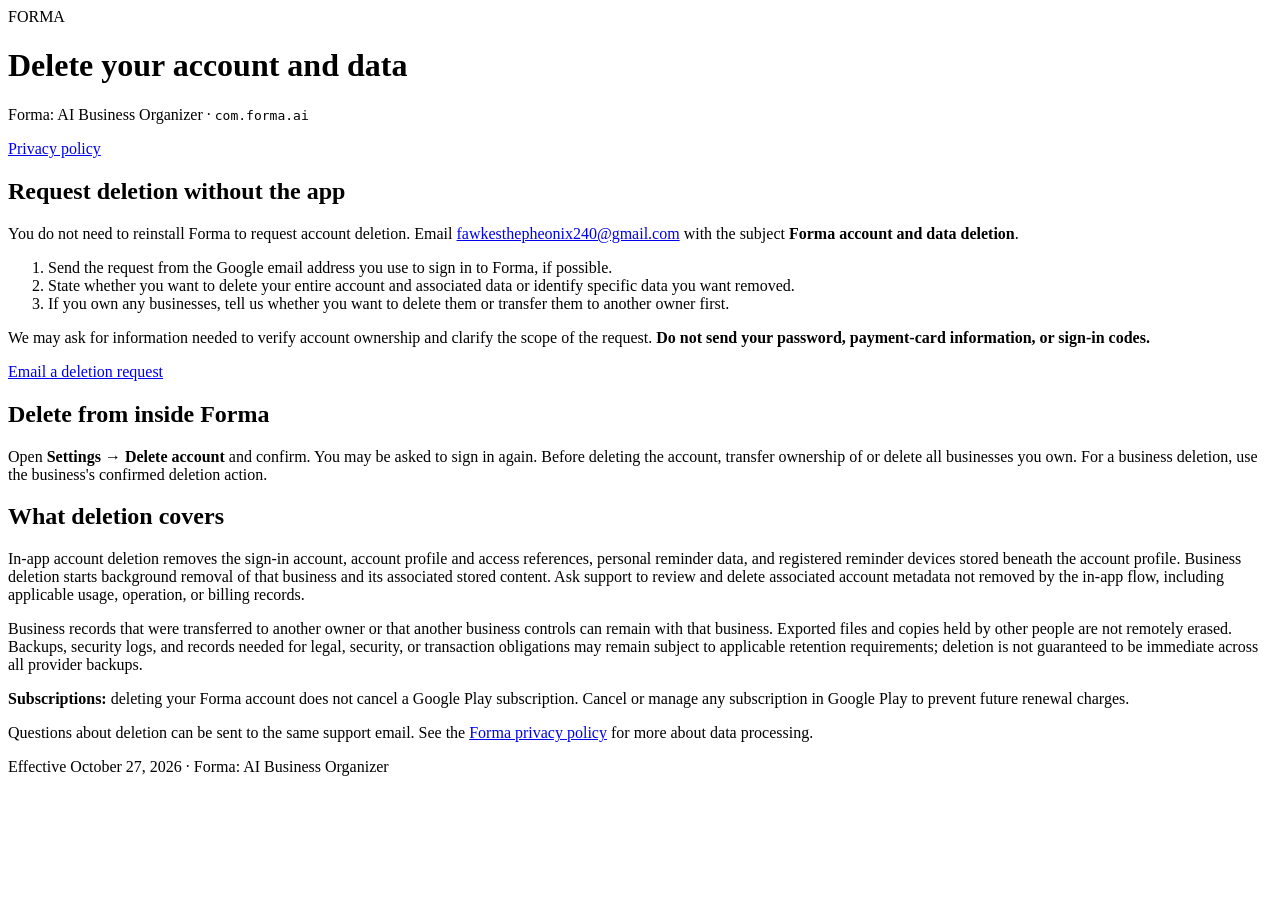
==== delete-account.html @ a55bc292 "Add Forma delete-account.html" ====
<!doctype html><html lang="en"><head><meta charset="utf-8"><meta name="viewport" content="width=device-width,initial-scale=1"><meta name="description" content="Request deletion of your Forma account and associated data without reinstalling the app."><title>Delete your Forma account and data</title><link rel="stylesheet" href="style.css"></head><body><main>
<header><div class="brand">FORMA</div><h1>Delete your account and data</h1><p>Forma: AI Business Organizer · <code>com.forma.ai</code></p><nav><a href="index.html">Privacy policy</a></nav></header>
<h2>Request deletion without the app</h2><p>You do not need to reinstall Forma to request account deletion. Email <a href="mailto:fawkesthepheonix240@gmail.com?subject=Forma%20account%20and%20data%20deletion">fawkesthepheonix240@gmail.com</a> with the subject <strong>Forma account and data deletion</strong>.</p><ol><li>Send the request from the Google email address you use to sign in to Forma, if possible.</li><li>State whether you want to delete your entire account and associated data or identify specific data you want removed.</li><li>If you own any businesses, tell us whether you want to delete them or transfer them to another owner first.</li></ol><p>We may ask for information needed to verify account ownership and clarify the scope of the request. <strong>Do not send your password, payment-card information, or sign-in codes.</strong></p><p><a class="button" href="mailto:fawkesthepheonix240@gmail.com?subject=Forma%20account%20and%20data%20deletion">Email a deletion request</a></p>
<h2>Delete from inside Forma</h2><p>Open <strong>Settings → Delete account</strong> and confirm. You may be asked to sign in again. Before deleting the account, transfer ownership of or delete all businesses you own. For a business deletion, use the business's confirmed deletion action.</p>
<h2>What deletion covers</h2><p>In-app account deletion removes the sign-in account, account profile and access references, personal reminder data, and registered reminder devices stored beneath the account profile. Business deletion starts background removal of that business and its associated stored content. Ask support to review and delete associated account metadata not removed by the in-app flow, including applicable usage, operation, or billing records.</p><p>Business records that were transferred to another owner or that another business controls can remain with that business. Exported files and copies held by other people are not remotely erased. Backups, security logs, and records needed for legal, security, or transaction obligations may remain subject to applicable retention requirements; deletion is not guaranteed to be immediate across all provider backups.</p>
<div class="notice"><strong>Subscriptions:</strong> deleting your Forma account does not cancel a Google Play subscription. Cancel or manage any subscription in Google Play to prevent future renewal charges.</div>
<p>Questions about deletion can be sent to the same support email. See the <a href="index.html">Forma privacy policy</a> for more about data processing.</p><footer>Effective October 27, 2026 · Forma: AI Business Organizer</footer>
</main></body></html>
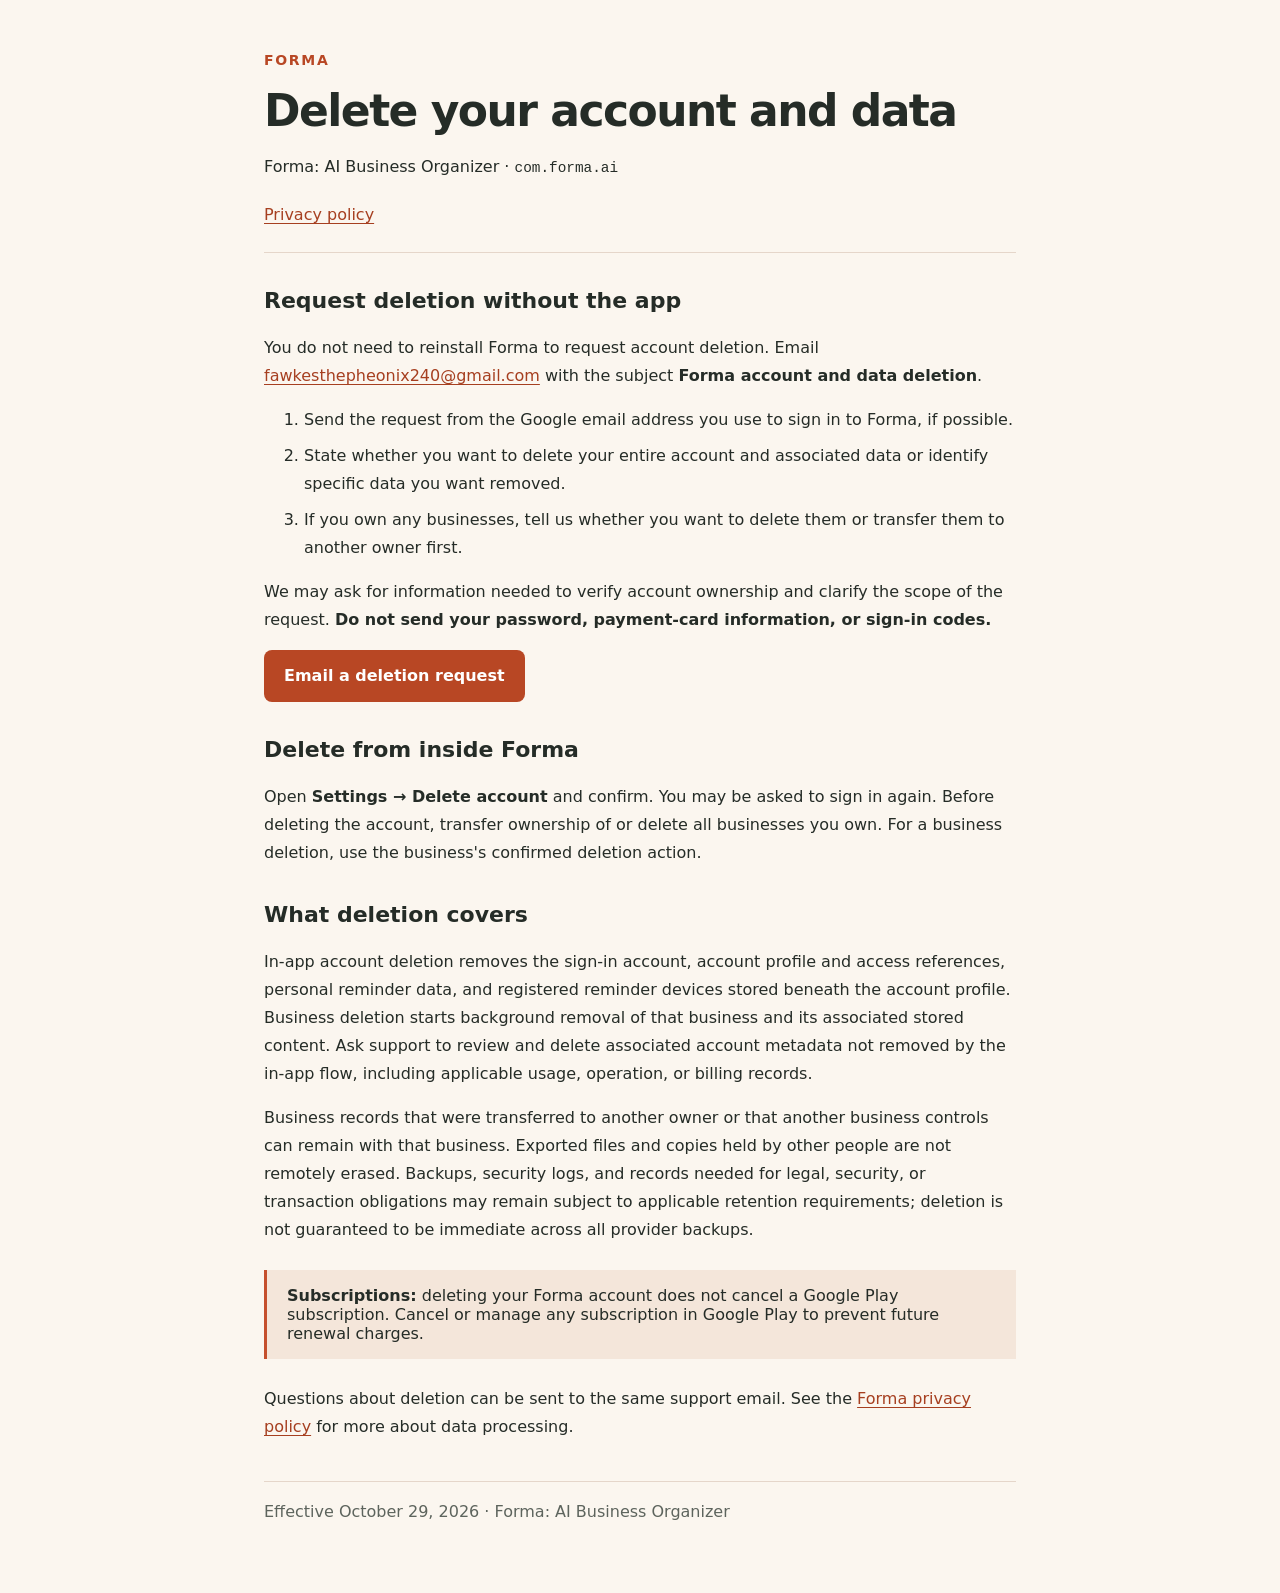
==== commit fd123925: "Clarify SDK identifiers and privacy disclosures" ====
--- a/delete-account.html
+++ b/delete-account.html
@@ -1,8 +1,8 @@
-<!doctype html><html lang="en"><head><meta charset="utf-8"><meta name="viewport" content="width=device-width,initial-scale=1"><meta name="description" content="Request deletion of your Forma account and associated data without reinstalling the app."><title>Delete your Forma account and data</title><link rel="stylesheet" href="style.css"></head><body><main>
-<header><div class="brand">FORMA</div><h1>Delete your account and data</h1><p>Forma: AI Business Organizer · <code>com.forma.ai</code></p><nav><a href="index.html">Privacy policy</a></nav></header>
-<h2>Request deletion without the app</h2><p>You do not need to reinstall Forma to request account deletion. Email <a href="mailto:fawkesthepheonix240@gmail.com?subject=Forma%20account%20and%20data%20deletion">fawkesthepheonix240@gmail.com</a> with the subject <strong>Forma account and data deletion</strong>.</p><ol><li>Send the request from the Google email address you use to sign in to Forma, if possible.</li><li>State whether you want to delete your entire account and associated data or identify specific data you want removed.</li><li>If you own any businesses, tell us whether you want to delete them or transfer them to another owner first.</li></ol><p>We may ask for information needed to verify account ownership and clarify the scope of the request. <strong>Do not send your password, payment-card information, or sign-in codes.</strong></p><p><a class="button" href="mailto:fawkesthepheonix240@gmail.com?subject=Forma%20account%20and%20data%20deletion">Email a deletion request</a></p>
-<h2>Delete from inside Forma</h2><p>Open <strong>Settings → Delete account</strong> and confirm. You may be asked to sign in again. Before deleting the account, transfer ownership of or delete all businesses you own. For a business deletion, use the business's confirmed deletion action.</p>
-<h2>What deletion covers</h2><p>In-app account deletion removes the sign-in account, account profile and access references, personal reminder data, and registered reminder devices stored beneath the account profile. Business deletion starts background removal of that business and its associated stored content. Ask support to review and delete associated account metadata not removed by the in-app flow, including applicable usage, operation, or billing records.</p><p>Business records that were transferred to another owner or that another business controls can remain with that business. Exported files and copies held by other people are not remotely erased. Backups, security logs, and records needed for legal, security, or transaction obligations may remain subject to applicable retention requirements; deletion is not guaranteed to be immediate across all provider backups.</p>
-<div class="notice"><strong>Subscriptions:</strong> deleting your Forma account does not cancel a Google Play subscription. Cancel or manage any subscription in Google Play to prevent future renewal charges.</div>
-<p>Questions about deletion can be sent to the same support email. See the <a href="index.html">Forma privacy policy</a> for more about data processing.</p><footer>Effective October 27, 2026 · Forma: AI Business Organizer</footer>
-</main></body></html>
+<!doctype html><html lang="en"><head><meta charset="utf-8"><meta name="viewport" content="width=device-width,initial-scale=1"><meta name="description" content="Request deletion of your Forma account and associated data without reinstalling the app."><title>Delete your Forma account and data</title><link rel="stylesheet" href="style.css"></head><body><main>
+<header><div class="brand">FORMA</div><h1>Delete your account and data</h1><p>Forma: AI Business Organizer · <code>com.forma.ai</code></p><nav><a href="index.html">Privacy policy</a></nav></header>
+<h2>Request deletion without the app</h2><p>You do not need to reinstall Forma to request account deletion. Email <a href="mailto:fawkesthepheonix240@gmail.com?subject=Forma%20account%20and%20data%20deletion">fawkesthepheonix240@gmail.com</a> with the subject <strong>Forma account and data deletion</strong>.</p><ol><li>Send the request from the Google email address you use to sign in to Forma, if possible.</li><li>State whether you want to delete your entire account and associated data or identify specific data you want removed.</li><li>If you own any businesses, tell us whether you want to delete them or transfer them to another owner first.</li></ol><p>We may ask for information needed to verify account ownership and clarify the scope of the request. <strong>Do not send your password, payment-card information, or sign-in codes.</strong></p><p><a class="button" href="mailto:fawkesthepheonix240@gmail.com?subject=Forma%20account%20and%20data%20deletion">Email a deletion request</a></p>
+<h2>Delete from inside Forma</h2><p>Open <strong>Settings → Delete account</strong> and confirm. You may be asked to sign in again. Before deleting the account, transfer ownership of or delete all businesses you own. For a business deletion, use the business's confirmed deletion action.</p>
+<h2>What deletion covers</h2><p>In-app account deletion removes the sign-in account, account profile and access references, personal reminder data, and registered reminder devices stored beneath the account profile. Business deletion starts background removal of that business and its associated stored content. Ask support to review and delete associated account metadata not removed by the in-app flow, including applicable usage, operation, or billing records.</p><p>Business records that were transferred to another owner or that another business controls can remain with that business. Exported files and copies held by other people are not remotely erased. Backups, security logs, and records needed for legal, security, or transaction obligations may remain subject to applicable retention requirements; deletion is not guaranteed to be immediate across all provider backups.</p>
+<div class="notice"><strong>Subscriptions:</strong> deleting your Forma account does not cancel a Google Play subscription. Cancel or manage any subscription in Google Play to prevent future renewal charges.</div>
+<p>Questions about deletion can be sent to the same support email. See the <a href="index.html">Forma privacy policy</a> for more about data processing.</p><footer>Effective October 29, 2026 · Forma: AI Business Organizer</footer>
+</main></body></html>
--- a/style.css
+++ b/style.css
@@ -0,0 +1 @@
+:root{color-scheme:light;font-family:system-ui,-apple-system,BlinkMacSystemFont,"Segoe UI",sans-serif;background:#fbf6ef;color:#252c27}*{box-sizing:border-box}body{margin:0}main{max-width:800px;margin:auto;padding:52px 24px 72px}header{border-bottom:1px solid #e5d6ca;padding-bottom:28px;margin-bottom:32px}.brand{color:#b84724;font-weight:750;letter-spacing:.12em;font-size:14px}h1{font-size:clamp(32px,6vw,44px);line-height:1.12;letter-spacing:-.035em;margin:18px 0}h2{font-size:22px;line-height:1.3;margin-top:34px}p,li{font-size:16px;line-height:1.75}li{margin:8px 0}.meta{color:#5d645d;font-size:14px}a{color:#a63f20;text-underline-offset:3px}nav{display:flex;flex-wrap:wrap;gap:20px;margin-top:24px}.notice{background:#f4e6da;border-left:3px solid #c5502d;padding:16px 20px;margin:26px 0}.button{display:inline-block;background:#b84724;color:#fff;padding:12px 20px;text-decoration:none;border-radius:8px;font-weight:650}footer{border-top:1px solid #e5d6ca;margin-top:40px;padding-top:20px;color:#5d645d}code{font-size:.9em;overflow-wrap:anywhere}
